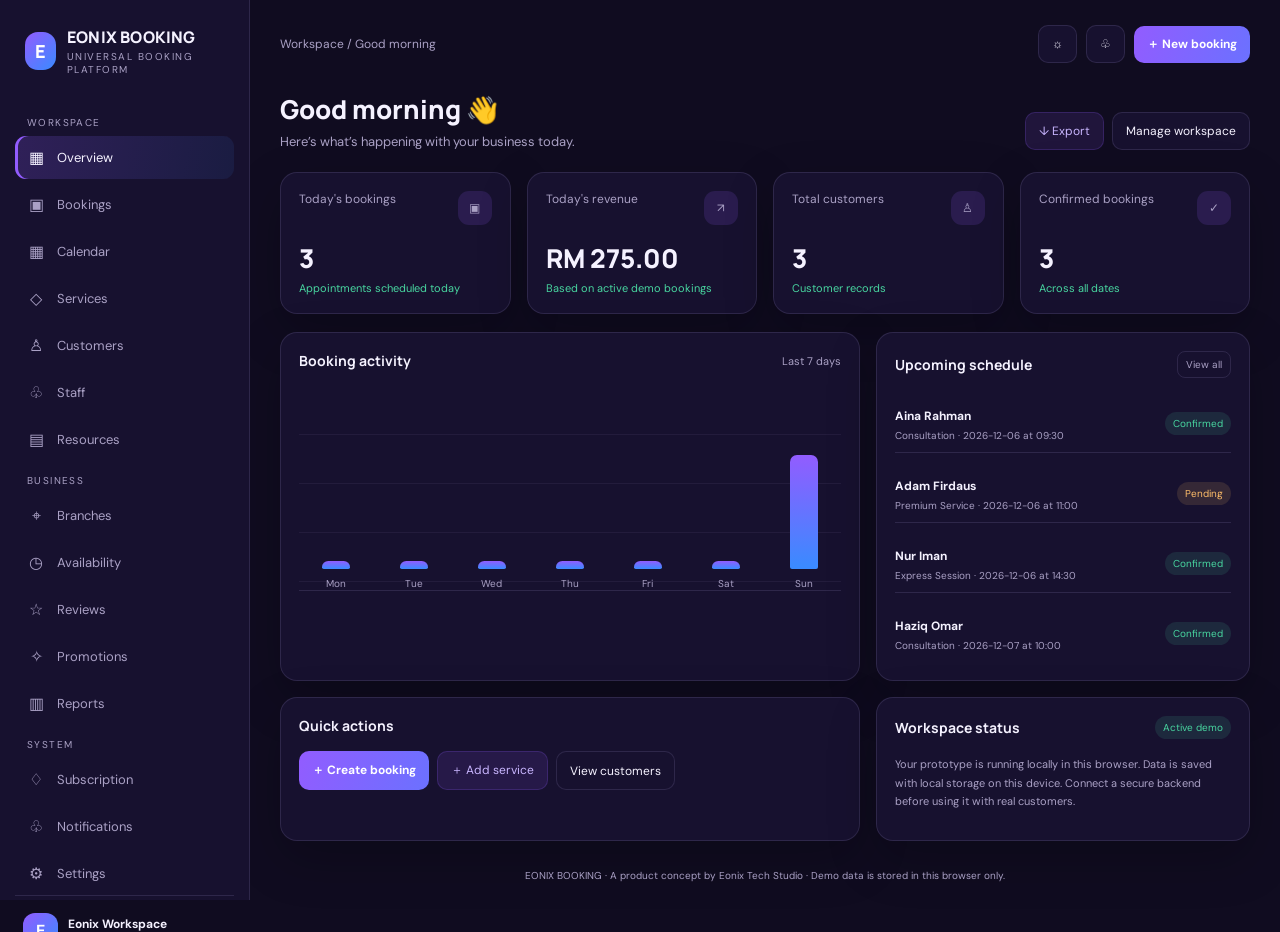
==== index.html @ 18294374 "Add files via upload" ====
<!DOCTYPE html>
<html lang="en" data-theme="dark">
<head>
<meta charset="UTF-8">
<meta name="viewport" content="width=device-width, initial-scale=1.0">
<meta name="theme-color" content="#17112F">
<title>Eonix Booking — Universal Booking Platform</title>
<style>
@import url('https://fonts.googleapis.com/css2?family=DM+Sans:wght@400;500;600;700&family=Manrope:wght@400;500;600;700;800&display=swap');
:root{--bg:#100c20;--panel:#17112f;--panel2:#211943;--surface:#281f49;--text:#f5f2ff;--muted:#aaa1c5;--line:rgba(201,182,255,.13);--purple:#925cff;--blue:#398bff;--lav:#c9b6ff;--green:#48d6a0;--orange:#ffbd69;--red:#ff718b;--shadow:0 18px 50px rgba(0,0,0,.22)}
[data-theme=light]{--bg:#f5f3fb;--panel:#fff;--panel2:#f2effb;--surface:#ebe6f8;--text:#21183d;--muted:#776e91;--line:rgba(57,39,100,.12);--shadow:0 15px 40px rgba(45,30,90,.08)}
*{box-sizing:border-box}body{margin:0;background:var(--bg);color:var(--text);font-family:'DM Sans',sans-serif;min-height:100vh}button,input,select,textarea{font:inherit}button{cursor:pointer}.app{display:flex;min-height:100vh}.sidebar{width:250px;background:var(--panel);border-right:1px solid var(--line);padding:22px 15px;position:fixed;inset:0 auto 0 0;z-index:5;display:flex;flex-direction:column;transition:.25s}.brand{display:flex;align-items:center;gap:11px;padding:4px 10px 27px}.brand-mark{width:38px;height:38px;border-radius:13px;background:linear-gradient(135deg,var(--purple),var(--blue));display:grid;place-items:center;color:white;font:800 18px Manrope}.brand strong{font:800 16px Manrope;letter-spacing:.2px}.brand small{display:block;color:var(--muted);font-size:10px;letter-spacing:1.5px;margin-top:2px}.nav-label{font-size:10px;color:var(--muted);letter-spacing:1.4px;padding:13px 12px 7px;text-transform:uppercase}.nav{display:grid;gap:4px}.nav button{border:0;background:transparent;color:var(--muted);padding:11px 12px;border-radius:11px;text-align:left;display:flex;align-items:center;gap:12px;font-size:13px;transition:.2s}.nav button:hover,.nav button.active{background:linear-gradient(100deg,rgba(146,92,255,.2),rgba(57,139,255,.09));color:var(--text)}.nav button.active{box-shadow:inset 3px 0 var(--purple)}.ico{width:18px;text-align:center;font-size:16px}.side-bottom{margin-top:auto}.profile{border-top:1px solid var(--line);padding:16px 8px 0;display:flex;align-items:center;gap:10px}.avatar{width:35px;height:35px;border-radius:12px;background:linear-gradient(135deg,#925cff,#398bff);display:grid;place-items:center;color:white;font-weight:700}.profile b{font-size:12px}.profile small{display:block;color:var(--muted);font-size:10px;margin-top:3px}.main{margin-left:250px;width:calc(100% - 250px);padding:25px 30px 50px;max-width:1700px}.topbar{display:flex;justify-content:space-between;align-items:center;margin-bottom:28px;gap:14px}.crumb{color:var(--muted);font-size:12px}.top-actions{display:flex;gap:9px;align-items:center}.icon-btn,.btn{border:1px solid var(--line);background:var(--panel);color:var(--text);border-radius:10px;padding:10px 13px;font-size:12px}.btn.primary{background:linear-gradient(110deg,var(--purple),#6b71ff);border:0;color:white;font-weight:700}.btn.soft{background:rgba(146,92,255,.12);color:var(--lav);border-color:rgba(146,92,255,.2)}.btn.danger{color:var(--red)}.mobile-menu{display:none}.page-head{display:flex;justify-content:space-between;align-items:flex-end;margin-bottom:22px;gap:16px}.page-head h1{font:800 26px Manrope;margin:0 0 6px}.page-head p{color:var(--muted);font-size:13px;margin:0}.head-actions{display:flex;gap:8px;flex-wrap:wrap}.grid{display:grid;gap:16px}.stats{grid-template-columns:repeat(4,minmax(0,1fr));margin-bottom:18px}.card{background:var(--panel);border:1px solid var(--line);border-radius:17px;padding:18px;box-shadow:var(--shadow)}.stat-top{display:flex;justify-content:space-between;color:var(--muted);font-size:12px}.stat-icon{width:34px;height:34px;border-radius:11px;background:rgba(146,92,255,.15);display:grid;place-items:center}.stat-value{font:800 26px Manrope;margin:15px 0 5px}.stat-foot{font-size:11px;color:var(--green)}.cols{grid-template-columns:1.55fr 1fr}.card-title{display:flex;justify-content:space-between;align-items:center;margin-bottom:16px}.card-title h3{font:700 14px Manrope;margin:0}.muted{color:var(--muted)}.small{font-size:11px}.chart{height:205px;display:flex;align-items:end;gap:12px;padding:12px 4px 0;border-bottom:1px solid var(--line);background:repeating-linear-gradient(to bottom,transparent 0,transparent 48px,var(--line) 49px)}.bar-wrap{height:100%;flex:1;display:flex;flex-direction:column;justify-content:end;align-items:center;gap:8px}.bar{width:min(28px,70%);border-radius:7px 7px 2px 2px;background:linear-gradient(180deg,var(--purple),var(--blue));min-height:5px}.bar-wrap span{font-size:10px;color:var(--muted)}.list{display:grid;gap:11px}.list-row{display:flex;align-items:center;justify-content:space-between;gap:10px;padding:10px 0;border-bottom:1px solid var(--line)}.list-row:last-child{border:0}.list-row b{font-size:12px}.list-row small{display:block;color:var(--muted);font-size:10px;margin-top:4px}.status{font-size:10px;padding:5px 8px;border-radius:20px;background:rgba(72,214,160,.12);color:var(--green);white-space:nowrap}.status.pending{background:rgba(255,189,105,.13);color:var(--orange)}.status.cancelled{background:rgba(255,113,139,.12);color:var(--red)}.toolbar{display:flex;gap:9px;flex-wrap:wrap;margin-bottom:15px}.field{background:var(--panel);border:1px solid var(--line);color:var(--text);border-radius:10px;padding:10px 12px;outline:none;min-width:140px;font-size:12px}.field:focus{border-color:var(--purple)}.table-wrap{overflow:auto}.table{width:100%;border-collapse:collapse;min-width:650px}.table th{text-align:left;color:var(--muted);font-size:10px;text-transform:uppercase;letter-spacing:1px;padding:12px;border-bottom:1px solid var(--line)}.table td{padding:14px 12px;border-bottom:1px solid var(--line);font-size:12px}.table tr:last-child td{border:0}.table .person{display:flex;align-items:center;gap:9px}.mini-avatar{width:29px;height:29px;border-radius:10px;background:var(--surface);display:grid;place-items:center;font-size:11px}.actions{display:flex;gap:6px}.action{border:1px solid var(--line);background:transparent;color:var(--muted);border-radius:8px;padding:6px 8px;font-size:10px}.empty{text-align:center;padding:38px;color:var(--muted);font-size:13px}.cards-3{grid-template-columns:repeat(3,minmax(0,1fr))}.service-card h3{font:700 14px Manrope;margin:12px 0 6px}.service-card p{color:var(--muted);font-size:11px;line-height:1.6}.service-icon{width:43px;height:43px;border-radius:13px;background:rgba(146,92,255,.15);display:grid;place-items:center;font-size:20px}.price{font:800 20px Manrope;margin-top:12px}.modal-backdrop{position:fixed;inset:0;background:rgba(5,3,15,.68);z-index:20;display:none;place-items:center;padding:18px}.modal-backdrop.show{display:grid}.modal{background:var(--panel);border:1px solid var(--line);border-radius:18px;padding:22px;width:min(500px,100%);max-height:90vh;overflow:auto;box-shadow:var(--shadow)}.modal-head{display:flex;justify-content:space-between;align-items:center;margin-bottom:18px}.modal-head h2{font:800 18px Manrope;margin:0}.form-grid{display:grid;grid-template-columns:1fr 1fr;gap:12px}.form-group{display:grid;gap:6px}.form-group.full{grid-column:1/-1}.form-group label{font-size:11px;color:var(--muted)}.form-group .field{width:100%}.modal-actions{display:flex;justify-content:flex-end;gap:8px;margin-top:18px}.toast{position:fixed;right:22px;bottom:22px;background:var(--panel2);border:1px solid var(--line);padding:13px 17px;border-radius:12px;box-shadow:var(--shadow);font-size:12px;z-index:40;display:none}.toast.show{display:block;animation:pop .2s}@keyframes pop{from{transform:translateY(8px);opacity:0}to{transform:none;opacity:1}}.calendar{display:grid;grid-template-columns:repeat(7,1fr);gap:7px}.day{background:var(--panel2);border:1px solid var(--line);border-radius:10px;min-height:78px;padding:8px;font-size:11px}.day.today{border-color:var(--purple)}.day small{display:block;color:var(--muted);margin-top:9px}.pill{font-size:10px;padding:4px 7px;border-radius:6px;background:rgba(57,139,255,.15);color:#78b3ff}.settings-row{display:flex;justify-content:space-between;align-items:center;padding:15px 0;border-bottom:1px solid var(--line);gap:15px}.settings-row b{font-size:12px}.settings-row p{font-size:11px;color:var(--muted);margin:5px 0 0}.switch{appearance:none;width:38px;height:21px;background:var(--surface);border-radius:20px;position:relative;cursor:pointer}.switch:checked{background:var(--purple)}.switch:before{content:'';position:absolute;width:15px;height:15px;background:white;border-radius:50%;top:3px;left:3px;transition:.2s}.switch:checked:before{left:20px}.footer-note{font-size:10px;color:var(--muted);text-align:center;margin-top:28px}.mobile-nav{display:none}
@media(max-width:1050px){.stats{grid-template-columns:repeat(2,1fr)}.cols{grid-template-columns:1fr}.cards-3{grid-template-columns:repeat(2,1fr)}}
@media(max-width:720px){.sidebar{transform:translateX(-100%);width:260px}.sidebar.open{transform:translateX(0);box-shadow:20px 0 50px rgba(0,0,0,.3)}.main{margin:0;width:100%;padding:17px 15px 85px}.mobile-menu{display:inline-flex}.topbar{margin-bottom:22px}.page-head{align-items:flex-start;flex-direction:column}.page-head h1{font-size:23px}.stats{gap:10px}.card{padding:14px;border-radius:14px}.stat-value{font-size:22px}.cards-3{grid-template-columns:1fr}.top-actions .hide-mobile{display:none}.mobile-nav{display:flex;position:fixed;bottom:0;left:0;right:0;background:var(--panel);border-top:1px solid var(--line);z-index:8;justify-content:space-around;padding:8px 4px calc(8px + env(safe-area-inset-bottom))}.mobile-nav button{border:0;background:transparent;color:var(--muted);font-size:9px;display:grid;gap:4px;justify-items:center}.mobile-nav button span{font-size:17px}.form-grid{grid-template-columns:1fr}.form-group.full{grid-column:auto}.calendar{gap:4px}.day{min-height:62px;padding:5px;font-size:10px}.day small{font-size:8px}.toolbar .field{flex:1;min-width:110px}}
</style>
</head>
<body>
<div class="app">
<aside class="sidebar" id="sidebar">
  <div class="brand"><div class="brand-mark">E</div><div><strong>EONIX BOOKING</strong><small>UNIVERSAL BOOKING PLATFORM</small></div></div>
  <div class="nav-label">Workspace</div>
  <nav class="nav" id="mainNav">
    <button class="active" data-page="overview"><span class="ico">▦</span>Overview</button>
    <button data-page="bookings"><span class="ico">▣</span>Bookings</button>
    <button data-page="calendar"><span class="ico">▦</span>Calendar</button>
    <button data-page="services"><span class="ico">◇</span>Services</button>
    <button data-page="customers"><span class="ico">♙</span>Customers</button>
    <button data-page="staff"><span class="ico">♧</span>Staff</button>
    <button data-page="resources"><span class="ico">▤</span>Resources</button>
  </nav>
  <div class="nav-label">Business</div>
  <nav class="nav">
    <button data-page="branches"><span class="ico">⌖</span>Branches</button>
    <button data-page="availability"><span class="ico">◷</span>Availability</button>
    <button data-page="reviews"><span class="ico">☆</span>Reviews</button>
    <button data-page="promotions"><span class="ico">✧</span>Promotions</button>
    <button data-page="reports"><span class="ico">▥</span>Reports</button>
  </nav>
  <div class="nav-label">System</div>
  <nav class="nav">
    <button data-page="subscription"><span class="ico">♢</span>Subscription</button>
    <button data-page="notifications"><span class="ico">♧</span>Notifications</button>
    <button data-page="settings"><span class="ico">⚙</span>Settings</button>
  </nav>
  <div class="side-bottom"><div class="profile"><div class="avatar">E</div><div><b id="profileName">Eonix Workspace</b><small>Business administrator</small></div></div></div>
</aside>
<main class="main">
  <header class="topbar"><div style="display:flex;align-items:center;gap:12px"><button class="icon-btn mobile-menu" id="menuBtn">☰</button><div class="crumb">Workspace / <span id="crumbPage">Overview</span></div></div><div class="top-actions"><button class="icon-btn hide-mobile" id="themeBtn" title="Switch theme">☼</button><button class="icon-btn hide-mobile" onclick="navigate('notifications')">♧</button><button class="btn primary" onclick="openBookingModal()">＋ New booking</button></div></header>
  <section class="page-head"><div><h1 id="pageTitle">Good morning 👋</h1><p id="pageSubtitle">Here’s what’s happening with your business today.</p></div><div class="head-actions"><button class="btn soft" onclick="exportBookings()">↓ Export</button><button class="btn" onclick="navigate('settings')">Manage workspace</button></div></section>
  <div id="pageContent"></div>
  <div class="footer-note">EONIX BOOKING · A product concept by Eonix Tech Studio · Demo data is stored in this browser only.</div>
</main>
</div>
<div class="mobile-nav"><button onclick="navigate('overview')"><span>▦</span>Home</button><button onclick="navigate('bookings')"><span>▣</span>Bookings</button><button onclick="openBookingModal()"><span>＋</span>New</button><button onclick="navigate('calendar')"><span>▦</span>Calendar</button><button onclick="navigate('settings')"><span>⚙</span>Settings</button></div>
<div class="modal-backdrop" id="modalBackdrop"><div class="modal"><div class="modal-head"><h2 id="modalTitle">New booking</h2><button class="icon-btn" onclick="closeModal()">✕</button></div><form id="bookingForm"><div class="form-grid">
<div class="form-group"><label>Customer name</label><input class="field" id="fCustomer" required placeholder="e.g. Aina Rahman"></div>
<div class="form-group"><label>Phone number</label><input class="field" id="fPhone" placeholder="+60 12..."></div>
<div class="form-group"><label>Service</label><select class="field" id="fService"></select></div>
<div class="form-group"><label>Staff member</label><select class="field" id="fStaff"></select></div>
<div class="form-group"><label>Date</label><input class="field" id="fDate" type="date" required></div>
<div class="form-group"><label>Time</label><input class="field" id="fTime" type="time" required></div>
<div class="form-group full"><label>Notes</label><textarea class="field" id="fNotes" rows="3" placeholder="Additional notes (optional)"></textarea></div>
</div><div class="modal-actions"><button type="button" class="btn" onclick="closeModal()">Cancel</button><button class="btn primary" type="submit">Save booking</button></div></form></div></div>
<div class="toast" id="toast"></div>
<script>
const $=s=>document.querySelector(s), $$=s=>[...document.querySelectorAll(s)];
const today=new Date(); const iso=d=>{let x=new Date(d);return `${x.getFullYear()}-${String(x.getMonth()+1).padStart(2,'0')}-${String(x.getDate()).padStart(2,'0')}`};
const seed={
 services:[{id:1,name:'Consultation',category:'Professional',duration:30,price:80,icon:'✦',description:'One-to-one consultation session.'},{id:2,name:'Premium Service',category:'General',duration:60,price:150,icon:'◇',description:'A complete premium service session.'},{id:3,name:'Express Session',category:'General',duration:20,price:45,icon:'⚡',description:'A quick and convenient session.'}],
 staff:[{id:1,name:'Aiman Hakim',role:'Senior specialist'},{id:2,name:'Sarah Lee',role:'Service specialist'},{id:3,name:'Daniel Tan',role:'Consultant'}],
 customers:[{id:1,name:'Aina Rahman',phone:'+60 12-345 6789',visits:5},{id:2,name:'Adam Firdaus',phone:'+60 13-222 1111',visits:3},{id:3,name:'Nur Iman',phone:'+60 11-888 2222',visits:2}],
 bookings:[
 {id:1001,customer:'Aina Rahman',phone:'+60 12-345 6789',service:'Consultation',staff:'Aiman Hakim',date:iso(today),time:'09:30',status:'Confirmed',price:80,notes:''},
 {id:1002,customer:'Adam Firdaus',phone:'+60 13-222 1111',service:'Premium Service',staff:'Sarah Lee',date:iso(today),time:'11:00',status:'Pending',price:150,notes:''},
 {id:1003,customer:'Nur Iman',phone:'+60 11-888 2222',service:'Express Session',staff:'Daniel Tan',date:iso(today),time:'14:30',status:'Confirmed',price:45,notes:''},
 {id:1004,customer:'Haziq Omar',phone:'+60 17-333 9090',service:'Consultation',staff:'Aiman Hakim',date:iso(new Date(today.getTime()+86400000)),time:'10:00',status:'Confirmed',price:80,notes:''}
 ]
};
let data;try{data=JSON.parse(localStorage.getItem('eonix_booking_demo'))||seed}catch(e){data=seed}
function save(){localStorage.setItem('eonix_booking_demo',JSON.stringify(data))}
let currentPage='overview';
const titles={overview:['Good morning 👋','Here’s what’s happening with your business today.'],bookings:['Bookings','Manage and track all customer appointments.'],calendar:['Calendar','See your schedule at a glance.'],services:['Services','Manage the services customers can book.'],customers:['Customers','Keep track of your customer relationships.'],staff:['Staff','Manage your team and service assignments.'],resources:['Resources','Manage rooms, equipment and bookable resources.'],branches:['Branches','Manage your business locations.'],availability:['Availability','Set your operating hours and booking rules.'],reviews:['Reviews','Monitor customer feedback and ratings.'],promotions:['Promotions','Create offers to encourage more bookings.'],reports:['Reports','Understand your business performance.'],subscription:['Subscription','Manage your Eonix Booking plan.'],notifications:['Notifications','Stay up to date with workspace activity.'],settings:['Settings','Configure your workspace preferences.']};
function money(n){return 'RM '+Number(n||0).toFixed(2)}
function badge(s){return `<span class="status ${s==='Pending'?'pending':s==='Cancelled'?'cancelled':''}">${s}</span>`}
function navigate(page){currentPage=page;$$('#mainNav button').forEach(b=>b.classList.toggle('active',b.dataset.page===page));$('#sidebar').classList.remove('open');render()}
$('#mainNav').addEventListener('click',e=>{let b=e.target.closest('[data-page]');if(b)navigate(b.dataset.page)});
$('#menuBtn').onclick=()=>$('#sidebar').classList.toggle('open');
$('#themeBtn').onclick=()=>{let t=document.documentElement.dataset.theme==='dark'?'light':'dark';document.documentElement.dataset.theme=t;localStorage.setItem('eonix_theme',t)};
document.documentElement.dataset.theme=localStorage.getItem('eonix_theme')||'dark';
function render(){let [title,sub]=titles[currentPage];$('#pageTitle').textContent=title;$('#pageSubtitle').textContent=sub;$('#crumbPage').textContent=title.replace(' 👋','');let fn=views[currentPage]||views.overview;$('#pageContent').innerHTML=fn()}
function overview(){let todayBookings=data.bookings.filter(b=>b.date===iso(today));let revenue=todayBookings.filter(b=>b.status!=='Cancelled').reduce((a,b)=>a+b.price,0);let confirmed=data.bookings.filter(b=>b.status==='Confirmed').length;return `
<div class="grid stats">
<div class="card"><div class="stat-top"><span>Today's bookings</span><span class="stat-icon">▣</span></div><div class="stat-value">${todayBookings.length}</div><div class="stat-foot">Appointments scheduled today</div></div>
<div class="card"><div class="stat-top"><span>Today's revenue</span><span class="stat-icon">↗</span></div><div class="stat-value">${money(revenue)}</div><div class="stat-foot">Based on active demo bookings</div></div>
<div class="card"><div class="stat-top"><span>Total customers</span><span class="stat-icon">♙</span></div><div class="stat-value">${data.customers.length}</div><div class="stat-foot">Customer records</div></div>
<div class="card"><div class="stat-top"><span>Confirmed bookings</span><span class="stat-icon">✓</span></div><div class="stat-value">${confirmed}</div><div class="stat-foot">Across all dates</div></div></div>
<div class="grid cols"><div class="card"><div class="card-title"><h3>Booking activity</h3><span class="muted small">Last 7 days</span></div><div class="chart">${Array.from({length:7},(_,i)=>{let d=new Date(today);d.setDate(d.getDate()-6+i);let n=data.bookings.filter(b=>b.date===iso(d)).length;return `<div class="bar-wrap"><div class="bar" style="height:${Math.max(8,n*38)}px"></div><span>${d.toLocaleDateString('en',{weekday:'short'})}</span></div>`}).join('')}</div></div>
<div class="card"><div class="card-title"><h3>Upcoming schedule</h3><button class="action" onclick="navigate('bookings')">View all</button></div><div class="list">${data.bookings.filter(b=>b.status!=='Cancelled').sort((a,b)=>(a.date+a.time).localeCompare(b.date+b.time)).slice(0,5).map(b=>`<div class="list-row"><div><b>${b.customer}</b><small>${b.service} · ${b.date} at ${b.time}</small></div>${badge(b.status)}</div>`).join('')||'<div class="empty">No upcoming bookings</div>'}</div></div></div>
<div class="grid cols" style="margin-top:16px"><div class="card"><div class="card-title"><h3>Quick actions</h3></div><div class="head-actions"><button class="btn primary" onclick="openBookingModal()">＋ Create booking</button><button class="btn soft" onclick="navigate('services')">＋ Add service</button><button class="btn" onclick="navigate('customers')">View customers</button></div></div><div class="card"><div class="card-title"><h3>Workspace status</h3><span class="status">Active demo</span></div><p class="muted small" style="line-height:1.7">Your prototype is running locally in this browser. Data is saved with local storage on this device. Connect a secure backend before using it with real customers.</p></div></div>`}
function bookingsView(){return `<div class="toolbar"><input class="field" id="bookingSearch" placeholder="Search customer or service..." oninput="filterBookings()"><select class="field" id="statusFilter" onchange="filterBookings()"><option value="">All statuses</option><option>Confirmed</option><option>Pending</option><option>Cancelled</option></select><input class="field" id="dateFilter" type="date" onchange="filterBookings()"></div><div class="card"><div class="table-wrap"><table class="table"><thead><tr><th>Customer</th><th>Service</th><th>Date & time</th><th>Staff</th><th>Amount</th><th>Status</th><th>Actions</th></tr></thead><tbody id="bookingRows">${bookingRows(data.bookings)}</tbody></table></div></div>`}
function bookingRows(rows){return rows.map(b=>`<tr><td><div class="person"><div class="mini-avatar">${b.customer.split(' ').map(x=>x[0]).slice(0,2).join('')}</div><div><b>${b.customer}</b><div class="muted small">${b.phone||'—'}</div></div></div></td><td>${b.service}</td><td>${b.date}<div class="muted small">${b.time}</div></td><td>${b.staff}</td><td>${money(b.price)}</td><td>${badge(b.status)}</td><td><div class="actions"><button class="action" onclick="changeStatus(${b.id},'Confirmed')">Confirm</button><button class="action" onclick="changeStatus(${b.id},'Cancelled')">Cancel</button></div></td></tr>`).join('')||'<tr><td colspan="7" class="empty">No bookings found.</td></tr>'}
function filterBookings(){let q=($('#bookingSearch')?.value||'').toLowerCase(),s=$('#statusFilter')?.value||'',d=$('#dateFilter')?.value||'';let rows=data.bookings.filter(b=>(b.customer+' '+b.service+' '+b.phone).toLowerCase().includes(q)&&(!s||b.status===s)&&(!d||b.date===d));$('#bookingRows').innerHTML=bookingRows(rows)}
function changeStatus(id,status){let b=data.bookings.find(x=>x.id===id);if(!b)return;b.status=status;save();render();toast('Booking updated: '+status)}
function calendarView(){let start=new Date(today.getFullYear(),today.getMonth(),1),days=new Date(today.getFullYear(),today.getMonth()+1,0).getDate(),offset=start.getDay();let cells=Array.from({length:offset},()=>'<div></div>');for(let i=1;i<=days;i++){let d=new Date(today.getFullYear(),today.getMonth(),i),count=data.bookings.filter(b=>b.date===iso(d)).length;cells.push(`<div class="day ${i===today.getDate()?'today':''}"><b>${i}</b>${count?`<small>${count} booking${count>1?'s':''}</small>`:''}</div>`)}return `<div class="card"><div class="card-title"><h3>${today.toLocaleDateString('en',{month:'long',year:'numeric'})}</h3><span class="muted small">Monthly view</span></div><div class="calendar">${['Sun','Mon','Tue','Wed','Thu','Fri','Sat'].map(x=>`<div class="muted small" style="padding:7px">${x}</div>`).join('')}${cells.join('')}</div></div><div class="card" style="margin-top:16px"><div class="card-title"><h3>Today's appointments</h3><button class="btn primary" onclick="openBookingModal()">＋ New booking</button></div>${data.bookings.filter(b=>b.date===iso(today)).map(b=>`<div class="list-row"><div><b>${b.time} · ${b.customer}</b><small>${b.service} with ${b.staff}</small></div>${badge(b.status)}</div>`).join('')||'<div class="empty">No appointments today.</div>'}</div>`}
function servicesView(){return `<div class="head-actions" style="margin-bottom:15px"><button class="btn primary" onclick="addService()">＋ Add service</button></div><div class="grid cards-3">${data.services.map(s=>`<div class="card service-card"><div class="service-icon">${s.icon||'◇'}</div><h3>${s.name}</h3><span class="pill">${s.category}</span><p>${s.description||'Service available for booking.'}<br>${s.duration} minutes</p><div class="price">${money(s.price)}</div><div class="head-actions" style="margin-top:14px"><button class="action" onclick="editService(${s.id})">Edit</button><button class="action" onclick="deleteService(${s.id})">Delete</button></div></div>`).join('')}</div>`}
function customersView(){return `<div class="toolbar"><input class="field" id="customerSearch" placeholder="Search customers..." oninput="filterCustomers()"><button class="btn primary" onclick="addCustomer()">＋ Add customer</button></div><div class="card table-wrap"><table class="table"><thead><tr><th>Customer</th><th>Phone</th><th>Total visits</th><th>Last activity</th></tr></thead><tbody id="customerRows">${customerRows(data.customers)}</tbody></table></div>`}
function customerRows(rows){return rows.map(c=>`<tr><td><div class="person"><div class="mini-avatar">${c.name.split(' ').map(x=>x[0]).slice(0,2).join('')}</div><b>${c.name}</b></div></td><td>${c.phone||'—'}</td><td>${c.visits||0}</td><td class="muted">Customer record</td></tr>`).join('')||'<tr><td colspan="4" class="empty">No customers found.</td></tr>'}
function filterCustomers(){let q=$('#customerSearch').value.toLowerCase();$('#customerRows').innerHTML=customerRows(data.customers.filter(c=>(c.name+' '+c.phone).toLowerCase().includes(q)))}
function staffView(){return `<div class="head-actions" style="margin-bottom:15px"><button class="btn primary" onclick="addStaff()">＋ Add staff</button></div><div class="grid cards-3">${data.staff.map(s=>`<div class="card"><div class="person"><div class="avatar">${s.name.split(' ').map(x=>x[0]).slice(0,2).join('')}</div><div><b>${s.name}</b><small class="muted" style="display:block;margin-top:4px">${s.role}</small></div></div><div class="list-row" style="margin-top:15px"><span class="muted small">Assigned bookings</span><b>${data.bookings.filter(b=>b.staff===s.name).length}</b></div><button class="action" onclick="removeStaff(${s.id})">Remove staff</button></div>`).join('')}</div>`}
function genericCard(icon,title,desc,action='Coming soon'){return `<div class="card"><div class="service-icon">${icon}</div><h3 style="font:700 14px Manrope">${title}</h3><p class="muted small" style="line-height:1.7">${desc}</p><span class="pill">${action}</span></div>`}
function resourcesView(){return `<div class="grid cards-3">${genericCard('▤','Rooms','Manage rooms and spaces that can be reserved.')}${genericCard('⚙','Equipment','Track shared equipment and resources.')}${genericCard('⌖','Resource allocation','Assign resources to bookings.')}</div>`}
function branchesView(){return `<div class="grid cards-3">${genericCard('⌖','Main branch','Set your primary business location.','Default location')}${genericCard('＋','Add a branch','Create additional business locations.','Workspace setup')}</div>`}
function availabilityView(){return `<div class="card"><div class="card-title"><h3>Weekly operating hours</h3><button class="btn primary" onclick="toast('Availability saved in this demo.')">Save changes</button></div>${['Monday','Tuesday','Wednesday','Thursday','Friday','Saturday','Sunday'].map((d,i)=>`<div class="settings-row"><div><b>${d}</b><p>${i===0||i===6?'Closed':'Operating hours'}</p></div><div style="display:flex;gap:7px;align-items:center"><input type="time" class="field" value="09:00" ${i===0||i===6?'disabled':''}><span class="muted">to</span><input type="time" class="field" value="18:00" ${i===0||i===6?'disabled':''}></div></div>`).join('')}</div>`}
function reviewsView(){return `<div class="grid cards-3">${genericCard('☆','Customer feedback','Review collection and public display can be connected after backend setup.')}${genericCard('↗','Rating insights','Understand customer satisfaction trends.')}${genericCard('✉','Review requests','Invite customers to share feedback after appointments.')}</div>`}
function promotionsView(){return `<div class="grid cards-3">${genericCard('✧','Discount codes','Create campaign codes and booking discounts.')}${genericCard('🎁','Special offers','Schedule promotions for selected services.')}${genericCard('◷','Campaign schedule','Set campaign start and end dates.')}</div><div class="card" style="margin-top:16px"><p class="muted small">Promotion creation is a planned module in this frontend prototype.</p></div>`}
function reportsView(){let total=data.bookings.filter(b=>b.status!=='Cancelled').reduce((a,b)=>a+b.price,0);return `<div class="grid stats"><div class="card"><div class="stat-top">Gross booking value</div><div class="stat-value">${money(total)}</div></div><div class="card"><div class="stat-top">All bookings</div><div class="stat-value">${data.bookings.length}</div></div><div class="card"><div class="stat-top">Services</div><div class="stat-value">${data.services.length}</div></div><div class="card"><div class="stat-top">Team members</div><div class="stat-value">${data.staff.length}</div></div></div><div class="card"><h3 class="card-title">Booking report</h3><p class="muted small">This report is calculated from demo records stored in this browser. Export bookings to download a CSV file.</p><button class="btn primary" onclick="exportBookings()">↓ Export booking CSV</button></div>`}
function subscriptionView(){return `<div class="grid cards-3"><div class="card"><span class="pill">CURRENT DEMO</span><h2 style="font:800 24px Manrope">Starter</h2><p class="muted small">Prototype workspace plan</p><div class="price">RM 0.00</div><p class="muted small">No payment is collected in this prototype.</p></div>${genericCard('✦','Professional','Future plan for growing businesses.')}${genericCard('♢','Enterprise','Advanced multi-branch management.')}</div>`}
function notificationsView(){return `<div class="card"><div class="list-row"><div><b>Welcome to Eonix Booking</b><small>Your workspace demo is ready to explore.</small></div><span class="status">New</span></div><div class="list-row"><div><b>Sample booking records loaded</b><small>These records are examples and can be edited.</small></div><span class="muted small">System</span></div></div>`}
function settingsView(){return `<div class="card"><div class="card-title"><h3>Workspace settings</h3><button class="btn primary" onclick="saveSettings()">Save settings</button></div><div class="form-grid"><div class="form-group"><label>Business / workspace name</label><input id="workspaceName" class="field" value="${$('#profileName').textContent}"></div><div class="form-group"><label>Business category</label><select class="field"><option>General services</option><option>Beauty & wellness</option><option>Healthcare</option><option>Education</option><option>Automotive</option><option>Sports & recreation</option><option>Events</option><option>Professional services</option><option>Other</option></select></div><div class="form-group"><label>Contact email</label><input class="field" placeholder="hello@yourbusiness.com"></div><div class="form-group"><label>Contact phone</label><input class="field" placeholder="+60"></div></div><div class="settings-row"><div><b>Dark / light appearance</b><p>Change the workspace appearance.</p></div><input type="checkbox" class="switch" id="themeSwitch" ${document.documentElement.dataset.theme==='dark'?'checked':''} onchange="document.documentElement.dataset.theme=this.checked?'dark':'light';localStorage.setItem('eonix_theme',document.documentElement.dataset.theme)"></div><div class="settings-row"><div><b>Demo data</b><p>Reset the sample workspace data in this browser.</p></div><button class="btn danger" onclick="resetDemo()">Reset demo</button></div><p class="muted small" style="line-height:1.7;margin-top:18px">Security note: this prototype has no user authentication, server-side validation, payment processing, or database. Do not enter real customer or confidential information.</p></div>`}
const views={overview,bookings:bookingsView,calendar:calendarView,services:servicesView,customers:customersView,staff:staffView,resources:resourcesView,branches:branchesView,availability:availabilityView,reviews:reviewsView,promotions:promotionsView,reports:reportsView,subscription:subscriptionView,notifications:notificationsView,settings:settingsView};
function openBookingModal(){if(!data.services.length){toast('Add a service first.');return}$('#fService').innerHTML=data.services.map(s=>`<option value="${s.id}">${s.name} — ${money(s.price)}</option>`).join('');$('#fStaff').innerHTML=data.staff.map(s=>`<option>${s.name}</option>`).join('');$('#fDate').value=iso(today);$('#fTime').value='10:00';$('#bookingForm').reset();$('#fDate').value=iso(today);$('#fTime').value='10:00';$('#modalBackdrop').classList.add('show')}
function closeModal(){$('#modalBackdrop').classList.remove('show')}
$('#bookingForm').addEventListener('submit',e=>{e.preventDefault();let service=data.services.find(s=>s.id===Number($('#fService').value));let name=$('#fCustomer').value.trim();let phone=$('#fPhone').value.trim();let c=data.customers.find(x=>x.name.toLowerCase()===name.toLowerCase());if(!c){data.customers.push({id:Date.now(),name,phone,visits:0})}let b={id:Date.now(),customer:name,phone,service:service.name,staff:$('#fStaff').value,date:$('#fDate').value,time:$('#fTime').value,status:'Pending',price:service.price,notes:$('#fNotes').value};data.bookings.push(b);save();closeModal();navigate('bookings');toast('New booking created')});
function addService(){let name=prompt('Service name?');if(!name)return;let price=Number(prompt('Price (RM)?','50'));if(!Number.isFinite(price)||price<0){toast('Invalid price');return}data.services.push({id:Date.now(),name,category:'General',duration:30,price,icon:'◇',description:'New service'});save();render();toast('Service added')}
function editService(id){let s=data.services.find(x=>x.id===id);let name=prompt('Service name',s.name);if(name===null)return;let price=Number(prompt('Price (RM)',s.price));if(!Number.isFinite(price)||price<0)return;s.name=name;s.price=price;save();render();toast('Service updated')}
function deleteService(id){if(!confirm('Delete this service?'))return;data.services=data.services.filter(x=>x.id!==id);save();render();toast('Service deleted')}
function addCustomer(){let name=prompt('Customer name?');if(!name)return;let phone=prompt('Phone number?','')||'';data.customers.push({id:Date.now(),name,phone,visits:0});save();render();toast('Customer added')}
function addStaff(){let name=prompt('Staff name?');if(!name)return;let role=prompt('Staff role?','Team member')||'Team member';data.staff.push({id:Date.now(),name,role});save();render();toast('Staff added')}
function removeStaff(id){if(!confirm('Remove this staff member?'))return;data.staff=data.staff.filter(x=>x.id!==id);save();render();toast('Staff removed')}
function saveSettings(){let n=$('#workspaceName').value.trim();if(n){$('#profileName').textContent=n;localStorage.setItem('eonix_workspace_name',n)}toast('Workspace settings saved')}
function resetDemo(){if(!confirm('Reset all demo data in this browser?'))return;data=JSON.parse(JSON.stringify(seed));save();localStorage.removeItem('eonix_workspace_name');$('#profileName').textContent='Eonix Workspace';render();toast('Demo data reset')}
function exportBookings(){let cols=['id','customer','phone','service','staff','date','time','status','price','notes'];let csv=[cols.join(','),...data.bookings.map(b=>cols.map(k=>'"'+String(b[k]??'').replaceAll('"','""')+'"').join(','))].join('\n');let blob=new Blob([csv],{type:'text/csv;charset=utf-8;'});let a=document.createElement('a');a.href=URL.createObjectURL(blob);a.download='eonix-bookings.csv';a.click();URL.revokeObjectURL(a.href);toast('CSV export created')}
let toastTimer;function toast(msg){let t=$('#toast');t.textContent=msg;t.classList.add('show');clearTimeout(toastTimer);toastTimer=setTimeout(()=>t.classList.remove('show'),2600)}
let savedName=localStorage.getItem('eonix_workspace_name');if(savedName)$('#profileName').textContent=savedName;
render();
</script>
</body>
</html>
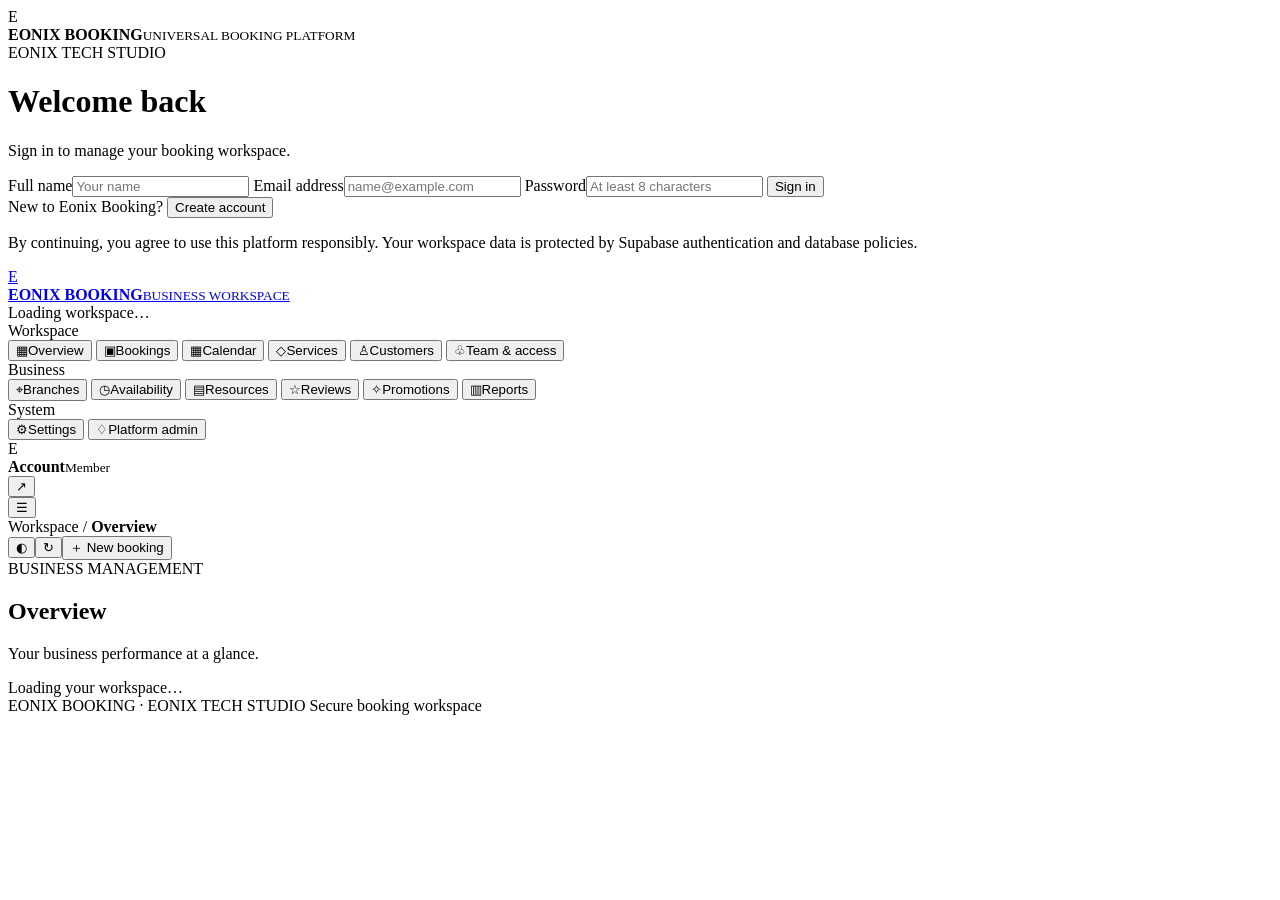
==== commit d5c7ea8e: "Add files via upload" ====
--- a/index.html
+++ b/index.html
@@ -1,138 +1,81 @@
-<!DOCTYPE html>
+<!doctype html>
 <html lang="en" data-theme="dark">
 <head>
-<meta charset="UTF-8">
-<meta name="viewport" content="width=device-width, initial-scale=1.0">
-<meta name="theme-color" content="#17112F">
-<title>Eonix Booking — Universal Booking Platform</title>
-<style>
-@import url('https://fonts.googleapis.com/css2?family=DM+Sans:wght@400;500;600;700&family=Manrope:wght@400;500;600;700;800&display=swap');
-:root{--bg:#100c20;--panel:#17112f;--panel2:#211943;--surface:#281f49;--text:#f5f2ff;--muted:#aaa1c5;--line:rgba(201,182,255,.13);--purple:#925cff;--blue:#398bff;--lav:#c9b6ff;--green:#48d6a0;--orange:#ffbd69;--red:#ff718b;--shadow:0 18px 50px rgba(0,0,0,.22)}
-[data-theme=light]{--bg:#f5f3fb;--panel:#fff;--panel2:#f2effb;--surface:#ebe6f8;--text:#21183d;--muted:#776e91;--line:rgba(57,39,100,.12);--shadow:0 15px 40px rgba(45,30,90,.08)}
-*{box-sizing:border-box}body{margin:0;background:var(--bg);color:var(--text);font-family:'DM Sans',sans-serif;min-height:100vh}button,input,select,textarea{font:inherit}button{cursor:pointer}.app{display:flex;min-height:100vh}.sidebar{width:250px;background:var(--panel);border-right:1px solid var(--line);padding:22px 15px;position:fixed;inset:0 auto 0 0;z-index:5;display:flex;flex-direction:column;transition:.25s}.brand{display:flex;align-items:center;gap:11px;padding:4px 10px 27px}.brand-mark{width:38px;height:38px;border-radius:13px;background:linear-gradient(135deg,var(--purple),var(--blue));display:grid;place-items:center;color:white;font:800 18px Manrope}.brand strong{font:800 16px Manrope;letter-spacing:.2px}.brand small{display:block;color:var(--muted);font-size:10px;letter-spacing:1.5px;margin-top:2px}.nav-label{font-size:10px;color:var(--muted);letter-spacing:1.4px;padding:13px 12px 7px;text-transform:uppercase}.nav{display:grid;gap:4px}.nav button{border:0;background:transparent;color:var(--muted);padding:11px 12px;border-radius:11px;text-align:left;display:flex;align-items:center;gap:12px;font-size:13px;transition:.2s}.nav button:hover,.nav button.active{background:linear-gradient(100deg,rgba(146,92,255,.2),rgba(57,139,255,.09));color:var(--text)}.nav button.active{box-shadow:inset 3px 0 var(--purple)}.ico{width:18px;text-align:center;font-size:16px}.side-bottom{margin-top:auto}.profile{border-top:1px solid var(--line);padding:16px 8px 0;display:flex;align-items:center;gap:10px}.avatar{width:35px;height:35px;border-radius:12px;background:linear-gradient(135deg,#925cff,#398bff);display:grid;place-items:center;color:white;font-weight:700}.profile b{font-size:12px}.profile small{display:block;color:var(--muted);font-size:10px;margin-top:3px}.main{margin-left:250px;width:calc(100% - 250px);padding:25px 30px 50px;max-width:1700px}.topbar{display:flex;justify-content:space-between;align-items:center;margin-bottom:28px;gap:14px}.crumb{color:var(--muted);font-size:12px}.top-actions{display:flex;gap:9px;align-items:center}.icon-btn,.btn{border:1px solid var(--line);background:var(--panel);color:var(--text);border-radius:10px;padding:10px 13px;font-size:12px}.btn.primary{background:linear-gradient(110deg,var(--purple),#6b71ff);border:0;color:white;font-weight:700}.btn.soft{background:rgba(146,92,255,.12);color:var(--lav);border-color:rgba(146,92,255,.2)}.btn.danger{color:var(--red)}.mobile-menu{display:none}.page-head{display:flex;justify-content:space-between;align-items:flex-end;margin-bottom:22px;gap:16px}.page-head h1{font:800 26px Manrope;margin:0 0 6px}.page-head p{color:var(--muted);font-size:13px;margin:0}.head-actions{display:flex;gap:8px;flex-wrap:wrap}.grid{display:grid;gap:16px}.stats{grid-template-columns:repeat(4,minmax(0,1fr));margin-bottom:18px}.card{background:var(--panel);border:1px solid var(--line);border-radius:17px;padding:18px;box-shadow:var(--shadow)}.stat-top{display:flex;justify-content:space-between;color:var(--muted);font-size:12px}.stat-icon{width:34px;height:34px;border-radius:11px;background:rgba(146,92,255,.15);display:grid;place-items:center}.stat-value{font:800 26px Manrope;margin:15px 0 5px}.stat-foot{font-size:11px;color:var(--green)}.cols{grid-template-columns:1.55fr 1fr}.card-title{display:flex;justify-content:space-between;align-items:center;margin-bottom:16px}.card-title h3{font:700 14px Manrope;margin:0}.muted{color:var(--muted)}.small{font-size:11px}.chart{height:205px;display:flex;align-items:end;gap:12px;padding:12px 4px 0;border-bottom:1px solid var(--line);background:repeating-linear-gradient(to bottom,transparent 0,transparent 48px,var(--line) 49px)}.bar-wrap{height:100%;flex:1;display:flex;flex-direction:column;justify-content:end;align-items:center;gap:8px}.bar{width:min(28px,70%);border-radius:7px 7px 2px 2px;background:linear-gradient(180deg,var(--purple),var(--blue));min-height:5px}.bar-wrap span{font-size:10px;color:var(--muted)}.list{display:grid;gap:11px}.list-row{display:flex;align-items:center;justify-content:space-between;gap:10px;padding:10px 0;border-bottom:1px solid var(--line)}.list-row:last-child{border:0}.list-row b{font-size:12px}.list-row small{display:block;color:var(--muted);font-size:10px;margin-top:4px}.status{font-size:10px;padding:5px 8px;border-radius:20px;background:rgba(72,214,160,.12);color:var(--green);white-space:nowrap}.status.pending{background:rgba(255,189,105,.13);color:var(--orange)}.status.cancelled{background:rgba(255,113,139,.12);color:var(--red)}.toolbar{display:flex;gap:9px;flex-wrap:wrap;margin-bottom:15px}.field{background:var(--panel);border:1px solid var(--line);color:var(--text);border-radius:10px;padding:10px 12px;outline:none;min-width:140px;font-size:12px}.field:focus{border-color:var(--purple)}.table-wrap{overflow:auto}.table{width:100%;border-collapse:collapse;min-width:650px}.table th{text-align:left;color:var(--muted);font-size:10px;text-transform:uppercase;letter-spacing:1px;padding:12px;border-bottom:1px solid var(--line)}.table td{padding:14px 12px;border-bottom:1px solid var(--line);font-size:12px}.table tr:last-child td{border:0}.table .person{display:flex;align-items:center;gap:9px}.mini-avatar{width:29px;height:29px;border-radius:10px;background:var(--surface);display:grid;place-items:center;font-size:11px}.actions{display:flex;gap:6px}.action{border:1px solid var(--line);background:transparent;color:var(--muted);border-radius:8px;padding:6px 8px;font-size:10px}.empty{text-align:center;padding:38px;color:var(--muted);font-size:13px}.cards-3{grid-template-columns:repeat(3,minmax(0,1fr))}.service-card h3{font:700 14px Manrope;margin:12px 0 6px}.service-card p{color:var(--muted);font-size:11px;line-height:1.6}.service-icon{width:43px;height:43px;border-radius:13px;background:rgba(146,92,255,.15);display:grid;place-items:center;font-size:20px}.price{font:800 20px Manrope;margin-top:12px}.modal-backdrop{position:fixed;inset:0;background:rgba(5,3,15,.68);z-index:20;display:none;place-items:center;padding:18px}.modal-backdrop.show{display:grid}.modal{background:var(--panel);border:1px solid var(--line);border-radius:18px;padding:22px;width:min(500px,100%);max-height:90vh;overflow:auto;box-shadow:var(--shadow)}.modal-head{display:flex;justify-content:space-between;align-items:center;margin-bottom:18px}.modal-head h2{font:800 18px Manrope;margin:0}.form-grid{display:grid;grid-template-columns:1fr 1fr;gap:12px}.form-group{display:grid;gap:6px}.form-group.full{grid-column:1/-1}.form-group label{font-size:11px;color:var(--muted)}.form-group .field{width:100%}.modal-actions{display:flex;justify-content:flex-end;gap:8px;margin-top:18px}.toast{position:fixed;right:22px;bottom:22px;background:var(--panel2);border:1px solid var(--line);padding:13px 17px;border-radius:12px;box-shadow:var(--shadow);font-size:12px;z-index:40;display:none}.toast.show{display:block;animation:pop .2s}@keyframes pop{from{transform:translateY(8px);opacity:0}to{transform:none;opacity:1}}.calendar{display:grid;grid-template-columns:repeat(7,1fr);gap:7px}.day{background:var(--panel2);border:1px solid var(--line);border-radius:10px;min-height:78px;padding:8px;font-size:11px}.day.today{border-color:var(--purple)}.day small{display:block;color:var(--muted);margin-top:9px}.pill{font-size:10px;padding:4px 7px;border-radius:6px;background:rgba(57,139,255,.15);color:#78b3ff}.settings-row{display:flex;justify-content:space-between;align-items:center;padding:15px 0;border-bottom:1px solid var(--line);gap:15px}.settings-row b{font-size:12px}.settings-row p{font-size:11px;color:var(--muted);margin:5px 0 0}.switch{appearance:none;width:38px;height:21px;background:var(--surface);border-radius:20px;position:relative;cursor:pointer}.switch:checked{background:var(--purple)}.switch:before{content:'';position:absolute;width:15px;height:15px;background:white;border-radius:50%;top:3px;left:3px;transition:.2s}.switch:checked:before{left:20px}.footer-note{font-size:10px;color:var(--muted);text-align:center;margin-top:28px}.mobile-nav{display:none}
-@media(max-width:1050px){.stats{grid-template-columns:repeat(2,1fr)}.cols{grid-template-columns:1fr}.cards-3{grid-template-columns:repeat(2,1fr)}}
-@media(max-width:720px){.sidebar{transform:translateX(-100%);width:260px}.sidebar.open{transform:translateX(0);box-shadow:20px 0 50px rgba(0,0,0,.3)}.main{margin:0;width:100%;padding:17px 15px 85px}.mobile-menu{display:inline-flex}.topbar{margin-bottom:22px}.page-head{align-items:flex-start;flex-direction:column}.page-head h1{font-size:23px}.stats{gap:10px}.card{padding:14px;border-radius:14px}.stat-value{font-size:22px}.cards-3{grid-template-columns:1fr}.top-actions .hide-mobile{display:none}.mobile-nav{display:flex;position:fixed;bottom:0;left:0;right:0;background:var(--panel);border-top:1px solid var(--line);z-index:8;justify-content:space-around;padding:8px 4px calc(8px + env(safe-area-inset-bottom))}.mobile-nav button{border:0;background:transparent;color:var(--muted);font-size:9px;display:grid;gap:4px;justify-items:center}.mobile-nav button span{font-size:17px}.form-grid{grid-template-columns:1fr}.form-group.full{grid-column:auto}.calendar{gap:4px}.day{min-height:62px;padding:5px;font-size:10px}.day small{font-size:8px}.toolbar .field{flex:1;min-width:110px}}
-</style>
+  <meta charset="utf-8">
+  <meta name="viewport" content="width=device-width,initial-scale=1">
+  <meta name="theme-color" content="#17112F">
+  <meta name="description" content="Eonix Booking — universal business booking platform.">
+  <title>Eonix Booking | Eonix Tech Studio</title>
+  <link rel="preconnect" href="https://fonts.googleapis.com">
+  <link rel="preconnect" href="https://fonts.gstatic.com" crossorigin>
+  <link href="https://fonts.googleapis.com/css2?family=DM+Sans:wght@400;500;600;700&family=Manrope:wght@500;600;700;800&display=swap" rel="stylesheet">
+  <link rel="stylesheet" href="assets/css/styles.css">
 </head>
 <body>
-<div class="app">
-<aside class="sidebar" id="sidebar">
-  <div class="brand"><div class="brand-mark">E</div><div><strong>EONIX BOOKING</strong><small>UNIVERSAL BOOKING PLATFORM</small></div></div>
-  <div class="nav-label">Workspace</div>
-  <nav class="nav" id="mainNav">
-    <button class="active" data-page="overview"><span class="ico">▦</span>Overview</button>
-    <button data-page="bookings"><span class="ico">▣</span>Bookings</button>
-    <button data-page="calendar"><span class="ico">▦</span>Calendar</button>
-    <button data-page="services"><span class="ico">◇</span>Services</button>
-    <button data-page="customers"><span class="ico">♙</span>Customers</button>
-    <button data-page="staff"><span class="ico">♧</span>Staff</button>
-    <button data-page="resources"><span class="ico">▤</span>Resources</button>
-  </nav>
-  <div class="nav-label">Business</div>
-  <nav class="nav">
-    <button data-page="branches"><span class="ico">⌖</span>Branches</button>
-    <button data-page="availability"><span class="ico">◷</span>Availability</button>
-    <button data-page="reviews"><span class="ico">☆</span>Reviews</button>
-    <button data-page="promotions"><span class="ico">✧</span>Promotions</button>
-    <button data-page="reports"><span class="ico">▥</span>Reports</button>
-  </nav>
-  <div class="nav-label">System</div>
-  <nav class="nav">
-    <button data-page="subscription"><span class="ico">♢</span>Subscription</button>
-    <button data-page="notifications"><span class="ico">♧</span>Notifications</button>
-    <button data-page="settings"><span class="ico">⚙</span>Settings</button>
-  </nav>
-  <div class="side-bottom"><div class="profile"><div class="avatar">E</div><div><b id="profileName">Eonix Workspace</b><small>Business administrator</small></div></div></div>
-</aside>
-<main class="main">
-  <header class="topbar"><div style="display:flex;align-items:center;gap:12px"><button class="icon-btn mobile-menu" id="menuBtn">☰</button><div class="crumb">Workspace / <span id="crumbPage">Overview</span></div></div><div class="top-actions"><button class="icon-btn hide-mobile" id="themeBtn" title="Switch theme">☼</button><button class="icon-btn hide-mobile" onclick="navigate('notifications')">♧</button><button class="btn primary" onclick="openBookingModal()">＋ New booking</button></div></header>
-  <section class="page-head"><div><h1 id="pageTitle">Good morning 👋</h1><p id="pageSubtitle">Here’s what’s happening with your business today.</p></div><div class="head-actions"><button class="btn soft" onclick="exportBookings()">↓ Export</button><button class="btn" onclick="navigate('settings')">Manage workspace</button></div></section>
-  <div id="pageContent"></div>
-  <div class="footer-note">EONIX BOOKING · A product concept by Eonix Tech Studio · Demo data is stored in this browser only.</div>
-</main>
-</div>
-<div class="mobile-nav"><button onclick="navigate('overview')"><span>▦</span>Home</button><button onclick="navigate('bookings')"><span>▣</span>Bookings</button><button onclick="openBookingModal()"><span>＋</span>New</button><button onclick="navigate('calendar')"><span>▦</span>Calendar</button><button onclick="navigate('settings')"><span>⚙</span>Settings</button></div>
-<div class="modal-backdrop" id="modalBackdrop"><div class="modal"><div class="modal-head"><h2 id="modalTitle">New booking</h2><button class="icon-btn" onclick="closeModal()">✕</button></div><form id="bookingForm"><div class="form-grid">
-<div class="form-group"><label>Customer name</label><input class="field" id="fCustomer" required placeholder="e.g. Aina Rahman"></div>
-<div class="form-group"><label>Phone number</label><input class="field" id="fPhone" placeholder="+60 12..."></div>
-<div class="form-group"><label>Service</label><select class="field" id="fService"></select></div>
-<div class="form-group"><label>Staff member</label><select class="field" id="fStaff"></select></div>
-<div class="form-group"><label>Date</label><input class="field" id="fDate" type="date" required></div>
-<div class="form-group"><label>Time</label><input class="field" id="fTime" type="time" required></div>
-<div class="form-group full"><label>Notes</label><textarea class="field" id="fNotes" rows="3" placeholder="Additional notes (optional)"></textarea></div>
-</div><div class="modal-actions"><button type="button" class="btn" onclick="closeModal()">Cancel</button><button class="btn primary" type="submit">Save booking</button></div></form></div></div>
-<div class="toast" id="toast"></div>
-<script>
-const $=s=>document.querySelector(s), $$=s=>[...document.querySelectorAll(s)];
-const today=new Date(); const iso=d=>{let x=new Date(d);return `${x.getFullYear()}-${String(x.getMonth()+1).padStart(2,'0')}-${String(x.getDate()).padStart(2,'0')}`};
-const seed={
- services:[{id:1,name:'Consultation',category:'Professional',duration:30,price:80,icon:'✦',description:'One-to-one consultation session.'},{id:2,name:'Premium Service',category:'General',duration:60,price:150,icon:'◇',description:'A complete premium service session.'},{id:3,name:'Express Session',category:'General',duration:20,price:45,icon:'⚡',description:'A quick and convenient session.'}],
- staff:[{id:1,name:'Aiman Hakim',role:'Senior specialist'},{id:2,name:'Sarah Lee',role:'Service specialist'},{id:3,name:'Daniel Tan',role:'Consultant'}],
- customers:[{id:1,name:'Aina Rahman',phone:'+60 12-345 6789',visits:5},{id:2,name:'Adam Firdaus',phone:'+60 13-222 1111',visits:3},{id:3,name:'Nur Iman',phone:'+60 11-888 2222',visits:2}],
- bookings:[
- {id:1001,customer:'Aina Rahman',phone:'+60 12-345 6789',service:'Consultation',staff:'Aiman Hakim',date:iso(today),time:'09:30',status:'Confirmed',price:80,notes:''},
- {id:1002,customer:'Adam Firdaus',phone:'+60 13-222 1111',service:'Premium Service',staff:'Sarah Lee',date:iso(today),time:'11:00',status:'Pending',price:150,notes:''},
- {id:1003,customer:'Nur Iman',phone:'+60 11-888 2222',service:'Express Session',staff:'Daniel Tan',date:iso(today),time:'14:30',status:'Confirmed',price:45,notes:''},
- {id:1004,customer:'Haziq Omar',phone:'+60 17-333 9090',service:'Consultation',staff:'Aiman Hakim',date:iso(new Date(today.getTime()+86400000)),time:'10:00',status:'Confirmed',price:80,notes:''}
- ]
-};
-let data;try{data=JSON.parse(localStorage.getItem('eonix_booking_demo'))||seed}catch(e){data=seed}
-function save(){localStorage.setItem('eonix_booking_demo',JSON.stringify(data))}
-let currentPage='overview';
-const titles={overview:['Good morning 👋','Here’s what’s happening with your business today.'],bookings:['Bookings','Manage and track all customer appointments.'],calendar:['Calendar','See your schedule at a glance.'],services:['Services','Manage the services customers can book.'],customers:['Customers','Keep track of your customer relationships.'],staff:['Staff','Manage your team and service assignments.'],resources:['Resources','Manage rooms, equipment and bookable resources.'],branches:['Branches','Manage your business locations.'],availability:['Availability','Set your operating hours and booking rules.'],reviews:['Reviews','Monitor customer feedback and ratings.'],promotions:['Promotions','Create offers to encourage more bookings.'],reports:['Reports','Understand your business performance.'],subscription:['Subscription','Manage your Eonix Booking plan.'],notifications:['Notifications','Stay up to date with workspace activity.'],settings:['Settings','Configure your workspace preferences.']};
-function money(n){return 'RM '+Number(n||0).toFixed(2)}
-function badge(s){return `<span class="status ${s==='Pending'?'pending':s==='Cancelled'?'cancelled':''}">${s}</span>`}
-function navigate(page){currentPage=page;$$('#mainNav button').forEach(b=>b.classList.toggle('active',b.dataset.page===page));$('#sidebar').classList.remove('open');render()}
-$('#mainNav').addEventListener('click',e=>{let b=e.target.closest('[data-page]');if(b)navigate(b.dataset.page)});
-$('#menuBtn').onclick=()=>$('#sidebar').classList.toggle('open');
-$('#themeBtn').onclick=()=>{let t=document.documentElement.dataset.theme==='dark'?'light':'dark';document.documentElement.dataset.theme=t;localStorage.setItem('eonix_theme',t)};
-document.documentElement.dataset.theme=localStorage.getItem('eonix_theme')||'dark';
-function render(){let [title,sub]=titles[currentPage];$('#pageTitle').textContent=title;$('#pageSubtitle').textContent=sub;$('#crumbPage').textContent=title.replace(' 👋','');let fn=views[currentPage]||views.overview;$('#pageContent').innerHTML=fn()}
-function overview(){let todayBookings=data.bookings.filter(b=>b.date===iso(today));let revenue=todayBookings.filter(b=>b.status!=='Cancelled').reduce((a,b)=>a+b.price,0);let confirmed=data.bookings.filter(b=>b.status==='Confirmed').length;return `
-<div class="grid stats">
-<div class="card"><div class="stat-top"><span>Today's bookings</span><span class="stat-icon">▣</span></div><div class="stat-value">${todayBookings.length}</div><div class="stat-foot">Appointments scheduled today</div></div>
-<div class="card"><div class="stat-top"><span>Today's revenue</span><span class="stat-icon">↗</span></div><div class="stat-value">${money(revenue)}</div><div class="stat-foot">Based on active demo bookings</div></div>
-<div class="card"><div class="stat-top"><span>Total customers</span><span class="stat-icon">♙</span></div><div class="stat-value">${data.customers.length}</div><div class="stat-foot">Customer records</div></div>
-<div class="card"><div class="stat-top"><span>Confirmed bookings</span><span class="stat-icon">✓</span></div><div class="stat-value">${confirmed}</div><div class="stat-foot">Across all dates</div></div></div>
-<div class="grid cols"><div class="card"><div class="card-title"><h3>Booking activity</h3><span class="muted small">Last 7 days</span></div><div class="chart">${Array.from({length:7},(_,i)=>{let d=new Date(today);d.setDate(d.getDate()-6+i);let n=data.bookings.filter(b=>b.date===iso(d)).length;return `<div class="bar-wrap"><div class="bar" style="height:${Math.max(8,n*38)}px"></div><span>${d.toLocaleDateString('en',{weekday:'short'})}</span></div>`}).join('')}</div></div>
-<div class="card"><div class="card-title"><h3>Upcoming schedule</h3><button class="action" onclick="navigate('bookings')">View all</button></div><div class="list">${data.bookings.filter(b=>b.status!=='Cancelled').sort((a,b)=>(a.date+a.time).localeCompare(b.date+b.time)).slice(0,5).map(b=>`<div class="list-row"><div><b>${b.customer}</b><small>${b.service} · ${b.date} at ${b.time}</small></div>${badge(b.status)}</div>`).join('')||'<div class="empty">No upcoming bookings</div>'}</div></div></div>
-<div class="grid cols" style="margin-top:16px"><div class="card"><div class="card-title"><h3>Quick actions</h3></div><div class="head-actions"><button class="btn primary" onclick="openBookingModal()">＋ Create booking</button><button class="btn soft" onclick="navigate('services')">＋ Add service</button><button class="btn" onclick="navigate('customers')">View customers</button></div></div><div class="card"><div class="card-title"><h3>Workspace status</h3><span class="status">Active demo</span></div><p class="muted small" style="line-height:1.7">Your prototype is running locally in this browser. Data is saved with local storage on this device. Connect a secure backend before using it with real customers.</p></div></div>`}
-function bookingsView(){return `<div class="toolbar"><input class="field" id="bookingSearch" placeholder="Search customer or service..." oninput="filterBookings()"><select class="field" id="statusFilter" onchange="filterBookings()"><option value="">All statuses</option><option>Confirmed</option><option>Pending</option><option>Cancelled</option></select><input class="field" id="dateFilter" type="date" onchange="filterBookings()"></div><div class="card"><div class="table-wrap"><table class="table"><thead><tr><th>Customer</th><th>Service</th><th>Date & time</th><th>Staff</th><th>Amount</th><th>Status</th><th>Actions</th></tr></thead><tbody id="bookingRows">${bookingRows(data.bookings)}</tbody></table></div></div>`}
-function bookingRows(rows){return rows.map(b=>`<tr><td><div class="person"><div class="mini-avatar">${b.customer.split(' ').map(x=>x[0]).slice(0,2).join('')}</div><div><b>${b.customer}</b><div class="muted small">${b.phone||'—'}</div></div></div></td><td>${b.service}</td><td>${b.date}<div class="muted small">${b.time}</div></td><td>${b.staff}</td><td>${money(b.price)}</td><td>${badge(b.status)}</td><td><div class="actions"><button class="action" onclick="changeStatus(${b.id},'Confirmed')">Confirm</button><button class="action" onclick="changeStatus(${b.id},'Cancelled')">Cancel</button></div></td></tr>`).join('')||'<tr><td colspan="7" class="empty">No bookings found.</td></tr>'}
-function filterBookings(){let q=($('#bookingSearch')?.value||'').toLowerCase(),s=$('#statusFilter')?.value||'',d=$('#dateFilter')?.value||'';let rows=data.bookings.filter(b=>(b.customer+' '+b.service+' '+b.phone).toLowerCase().includes(q)&&(!s||b.status===s)&&(!d||b.date===d));$('#bookingRows').innerHTML=bookingRows(rows)}
-function changeStatus(id,status){let b=data.bookings.find(x=>x.id===id);if(!b)return;b.status=status;save();render();toast('Booking updated: '+status)}
-function calendarView(){let start=new Date(today.getFullYear(),today.getMonth(),1),days=new Date(today.getFullYear(),today.getMonth()+1,0).getDate(),offset=start.getDay();let cells=Array.from({length:offset},()=>'<div></div>');for(let i=1;i<=days;i++){let d=new Date(today.getFullYear(),today.getMonth(),i),count=data.bookings.filter(b=>b.date===iso(d)).length;cells.push(`<div class="day ${i===today.getDate()?'today':''}"><b>${i}</b>${count?`<small>${count} booking${count>1?'s':''}</small>`:''}</div>`)}return `<div class="card"><div class="card-title"><h3>${today.toLocaleDateString('en',{month:'long',year:'numeric'})}</h3><span class="muted small">Monthly view</span></div><div class="calendar">${['Sun','Mon','Tue','Wed','Thu','Fri','Sat'].map(x=>`<div class="muted small" style="padding:7px">${x}</div>`).join('')}${cells.join('')}</div></div><div class="card" style="margin-top:16px"><div class="card-title"><h3>Today's appointments</h3><button class="btn primary" onclick="openBookingModal()">＋ New booking</button></div>${data.bookings.filter(b=>b.date===iso(today)).map(b=>`<div class="list-row"><div><b>${b.time} · ${b.customer}</b><small>${b.service} with ${b.staff}</small></div>${badge(b.status)}</div>`).join('')||'<div class="empty">No appointments today.</div>'}</div>`}
-function servicesView(){return `<div class="head-actions" style="margin-bottom:15px"><button class="btn primary" onclick="addService()">＋ Add service</button></div><div class="grid cards-3">${data.services.map(s=>`<div class="card service-card"><div class="service-icon">${s.icon||'◇'}</div><h3>${s.name}</h3><span class="pill">${s.category}</span><p>${s.description||'Service available for booking.'}<br>${s.duration} minutes</p><div class="price">${money(s.price)}</div><div class="head-actions" style="margin-top:14px"><button class="action" onclick="editService(${s.id})">Edit</button><button class="action" onclick="deleteService(${s.id})">Delete</button></div></div>`).join('')}</div>`}
-function customersView(){return `<div class="toolbar"><input class="field" id="customerSearch" placeholder="Search customers..." oninput="filterCustomers()"><button class="btn primary" onclick="addCustomer()">＋ Add customer</button></div><div class="card table-wrap"><table class="table"><thead><tr><th>Customer</th><th>Phone</th><th>Total visits</th><th>Last activity</th></tr></thead><tbody id="customerRows">${customerRows(data.customers)}</tbody></table></div>`}
-function customerRows(rows){return rows.map(c=>`<tr><td><div class="person"><div class="mini-avatar">${c.name.split(' ').map(x=>x[0]).slice(0,2).join('')}</div><b>${c.name}</b></div></td><td>${c.phone||'—'}</td><td>${c.visits||0}</td><td class="muted">Customer record</td></tr>`).join('')||'<tr><td colspan="4" class="empty">No customers found.</td></tr>'}
-function filterCustomers(){let q=$('#customerSearch').value.toLowerCase();$('#customerRows').innerHTML=customerRows(data.customers.filter(c=>(c.name+' '+c.phone).toLowerCase().includes(q)))}
-function staffView(){return `<div class="head-actions" style="margin-bottom:15px"><button class="btn primary" onclick="addStaff()">＋ Add staff</button></div><div class="grid cards-3">${data.staff.map(s=>`<div class="card"><div class="person"><div class="avatar">${s.name.split(' ').map(x=>x[0]).slice(0,2).join('')}</div><div><b>${s.name}</b><small class="muted" style="display:block;margin-top:4px">${s.role}</small></div></div><div class="list-row" style="margin-top:15px"><span class="muted small">Assigned bookings</span><b>${data.bookings.filter(b=>b.staff===s.name).length}</b></div><button class="action" onclick="removeStaff(${s.id})">Remove staff</button></div>`).join('')}</div>`}
-function genericCard(icon,title,desc,action='Coming soon'){return `<div class="card"><div class="service-icon">${icon}</div><h3 style="font:700 14px Manrope">${title}</h3><p class="muted small" style="line-height:1.7">${desc}</p><span class="pill">${action}</span></div>`}
-function resourcesView(){return `<div class="grid cards-3">${genericCard('▤','Rooms','Manage rooms and spaces that can be reserved.')}${genericCard('⚙','Equipment','Track shared equipment and resources.')}${genericCard('⌖','Resource allocation','Assign resources to bookings.')}</div>`}
-function branchesView(){return `<div class="grid cards-3">${genericCard('⌖','Main branch','Set your primary business location.','Default location')}${genericCard('＋','Add a branch','Create additional business locations.','Workspace setup')}</div>`}
-function availabilityView(){return `<div class="card"><div class="card-title"><h3>Weekly operating hours</h3><button class="btn primary" onclick="toast('Availability saved in this demo.')">Save changes</button></div>${['Monday','Tuesday','Wednesday','Thursday','Friday','Saturday','Sunday'].map((d,i)=>`<div class="settings-row"><div><b>${d}</b><p>${i===0||i===6?'Closed':'Operating hours'}</p></div><div style="display:flex;gap:7px;align-items:center"><input type="time" class="field" value="09:00" ${i===0||i===6?'disabled':''}><span class="muted">to</span><input type="time" class="field" value="18:00" ${i===0||i===6?'disabled':''}></div></div>`).join('')}</div>`}
-function reviewsView(){return `<div class="grid cards-3">${genericCard('☆','Customer feedback','Review collection and public display can be connected after backend setup.')}${genericCard('↗','Rating insights','Understand customer satisfaction trends.')}${genericCard('✉','Review requests','Invite customers to share feedback after appointments.')}</div>`}
-function promotionsView(){return `<div class="grid cards-3">${genericCard('✧','Discount codes','Create campaign codes and booking discounts.')}${genericCard('🎁','Special offers','Schedule promotions for selected services.')}${genericCard('◷','Campaign schedule','Set campaign start and end dates.')}</div><div class="card" style="margin-top:16px"><p class="muted small">Promotion creation is a planned module in this frontend prototype.</p></div>`}
-function reportsView(){let total=data.bookings.filter(b=>b.status!=='Cancelled').reduce((a,b)=>a+b.price,0);return `<div class="grid stats"><div class="card"><div class="stat-top">Gross booking value</div><div class="stat-value">${money(total)}</div></div><div class="card"><div class="stat-top">All bookings</div><div class="stat-value">${data.bookings.length}</div></div><div class="card"><div class="stat-top">Services</div><div class="stat-value">${data.services.length}</div></div><div class="card"><div class="stat-top">Team members</div><div class="stat-value">${data.staff.length}</div></div></div><div class="card"><h3 class="card-title">Booking report</h3><p class="muted small">This report is calculated from demo records stored in this browser. Export bookings to download a CSV file.</p><button class="btn primary" onclick="exportBookings()">↓ Export booking CSV</button></div>`}
-function subscriptionView(){return `<div class="grid cards-3"><div class="card"><span class="pill">CURRENT DEMO</span><h2 style="font:800 24px Manrope">Starter</h2><p class="muted small">Prototype workspace plan</p><div class="price">RM 0.00</div><p class="muted small">No payment is collected in this prototype.</p></div>${genericCard('✦','Professional','Future plan for growing businesses.')}${genericCard('♢','Enterprise','Advanced multi-branch management.')}</div>`}
-function notificationsView(){return `<div class="card"><div class="list-row"><div><b>Welcome to Eonix Booking</b><small>Your workspace demo is ready to explore.</small></div><span class="status">New</span></div><div class="list-row"><div><b>Sample booking records loaded</b><small>These records are examples and can be edited.</small></div><span class="muted small">System</span></div></div>`}
-function settingsView(){return `<div class="card"><div class="card-title"><h3>Workspace settings</h3><button class="btn primary" onclick="saveSettings()">Save settings</button></div><div class="form-grid"><div class="form-group"><label>Business / workspace name</label><input id="workspaceName" class="field" value="${$('#profileName').textContent}"></div><div class="form-group"><label>Business category</label><select class="field"><option>General services</option><option>Beauty & wellness</option><option>Healthcare</option><option>Education</option><option>Automotive</option><option>Sports & recreation</option><option>Events</option><option>Professional services</option><option>Other</option></select></div><div class="form-group"><label>Contact email</label><input class="field" placeholder="hello@yourbusiness.com"></div><div class="form-group"><label>Contact phone</label><input class="field" placeholder="+60"></div></div><div class="settings-row"><div><b>Dark / light appearance</b><p>Change the workspace appearance.</p></div><input type="checkbox" class="switch" id="themeSwitch" ${document.documentElement.dataset.theme==='dark'?'checked':''} onchange="document.documentElement.dataset.theme=this.checked?'dark':'light';localStorage.setItem('eonix_theme',document.documentElement.dataset.theme)"></div><div class="settings-row"><div><b>Demo data</b><p>Reset the sample workspace data in this browser.</p></div><button class="btn danger" onclick="resetDemo()">Reset demo</button></div><p class="muted small" style="line-height:1.7;margin-top:18px">Security note: this prototype has no user authentication, server-side validation, payment processing, or database. Do not enter real customer or confidential information.</p></div>`}
-const views={overview,bookings:bookingsView,calendar:calendarView,services:servicesView,customers:customersView,staff:staffView,resources:resourcesView,branches:branchesView,availability:availabilityView,reviews:reviewsView,promotions:promotionsView,reports:reportsView,subscription:subscriptionView,notifications:notificationsView,settings:settingsView};
-function openBookingModal(){if(!data.services.length){toast('Add a service first.');return}$('#fService').innerHTML=data.services.map(s=>`<option value="${s.id}">${s.name} — ${money(s.price)}</option>`).join('');$('#fStaff').innerHTML=data.staff.map(s=>`<option>${s.name}</option>`).join('');$('#fDate').value=iso(today);$('#fTime').value='10:00';$('#bookingForm').reset();$('#fDate').value=iso(today);$('#fTime').value='10:00';$('#modalBackdrop').classList.add('show')}
-function closeModal(){$('#modalBackdrop').classList.remove('show')}
-$('#bookingForm').addEventListener('submit',e=>{e.preventDefault();let service=data.services.find(s=>s.id===Number($('#fService').value));let name=$('#fCustomer').value.trim();let phone=$('#fPhone').value.trim();let c=data.customers.find(x=>x.name.toLowerCase()===name.toLowerCase());if(!c){data.customers.push({id:Date.now(),name,phone,visits:0})}let b={id:Date.now(),customer:name,phone,service:service.name,staff:$('#fStaff').value,date:$('#fDate').value,time:$('#fTime').value,status:'Pending',price:service.price,notes:$('#fNotes').value};data.bookings.push(b);save();closeModal();navigate('bookings');toast('New booking created')});
-function addService(){let name=prompt('Service name?');if(!name)return;let price=Number(prompt('Price (RM)?','50'));if(!Number.isFinite(price)||price<0){toast('Invalid price');return}data.services.push({id:Date.now(),name,category:'General',duration:30,price,icon:'◇',description:'New service'});save();render();toast('Service added')}
-function editService(id){let s=data.services.find(x=>x.id===id);let name=prompt('Service name',s.name);if(name===null)return;let price=Number(prompt('Price (RM)',s.price));if(!Number.isFinite(price)||price<0)return;s.name=name;s.price=price;save();render();toast('Service updated')}
-function deleteService(id){if(!confirm('Delete this service?'))return;data.services=data.services.filter(x=>x.id!==id);save();render();toast('Service deleted')}
-function addCustomer(){let name=prompt('Customer name?');if(!name)return;let phone=prompt('Phone number?','')||'';data.customers.push({id:Date.now(),name,phone,visits:0});save();render();toast('Customer added')}
-function addStaff(){let name=prompt('Staff name?');if(!name)return;let role=prompt('Staff role?','Team member')||'Team member';data.staff.push({id:Date.now(),name,role});save();render();toast('Staff added')}
-function removeStaff(id){if(!confirm('Remove this staff member?'))return;data.staff=data.staff.filter(x=>x.id!==id);save();render();toast('Staff removed')}
-function saveSettings(){let n=$('#workspaceName').value.trim();if(n){$('#profileName').textContent=n;localStorage.setItem('eonix_workspace_name',n)}toast('Workspace settings saved')}
-function resetDemo(){if(!confirm('Reset all demo data in this browser?'))return;data=JSON.parse(JSON.stringify(seed));save();localStorage.removeItem('eonix_workspace_name');$('#profileName').textContent='Eonix Workspace';render();toast('Demo data reset')}
-function exportBookings(){let cols=['id','customer','phone','service','staff','date','time','status','price','notes'];let csv=[cols.join(','),...data.bookings.map(b=>cols.map(k=>'"'+String(b[k]??'').replaceAll('"','""')+'"').join(','))].join('\n');let blob=new Blob([csv],{type:'text/csv;charset=utf-8;'});let a=document.createElement('a');a.href=URL.createObjectURL(blob);a.download='eonix-bookings.csv';a.click();URL.revokeObjectURL(a.href);toast('CSV export created')}
-let toastTimer;function toast(msg){let t=$('#toast');t.textContent=msg;t.classList.add('show');clearTimeout(toastTimer);toastTimer=setTimeout(()=>t.classList.remove('show'),2600)}
-let savedName=localStorage.getItem('eonix_workspace_name');if(savedName)$('#profileName').textContent=savedName;
-render();
-</script>
+  <div id="authView" class="auth-shell">
+    <div class="auth-brand"><div class="brand-mark">E</div><div><b>EONIX BOOKING</b><small>UNIVERSAL BOOKING PLATFORM</small></div></div>
+    <div class="auth-card">
+      <div class="eyebrow">EONIX TECH STUDIO</div>
+      <h1 id="authTitle">Welcome back</h1>
+      <p id="authSubtitle">Sign in to manage your booking workspace.</p>
+      <form id="authForm">
+        <label id="nameField" class="hidden">Full name<input id="authName" autocomplete="name" placeholder="Your name"></label>
+        <label>Email address<input id="authEmail" type="email" required autocomplete="email" placeholder="name@example.com"></label>
+        <label>Password<input id="authPassword" type="password" required minlength="8" autocomplete="current-password" placeholder="At least 8 characters"></label>
+        <button class="btn primary full" id="authSubmit" type="submit">Sign in</button>
+      </form>
+      <div class="auth-switch"><span id="authSwitchText">New to Eonix Booking?</span> <button class="text-btn" id="authSwitch" type="button">Create account</button></div>
+      <div class="auth-message" id="authMessage" role="status"></div>
+      <p class="auth-foot">By continuing, you agree to use this platform responsibly. Your workspace data is protected by Supabase authentication and database policies.</p>
+    </div>
+  </div>
+
+  <div id="appView" class="app hidden">
+    <aside class="sidebar" id="sidebar">
+      <a class="brand" href="#"><div class="brand-mark">E</div><div><b>EONIX BOOKING</b><small>BUSINESS WORKSPACE</small></div></a>
+      <div class="workspace-switch"><span class="workspace-dot"></span><span id="workspaceName">Loading workspace…</span></div>
+      <div class="nav-label">Workspace</div>
+      <nav id="mainNav">
+        <button class="nav-item active" data-page="overview"><span>▦</span>Overview</button>
+        <button class="nav-item" data-page="bookings"><span>▣</span>Bookings</button>
+        <button class="nav-item" data-page="calendar"><span>▦</span>Calendar</button>
+        <button class="nav-item" data-page="services"><span>◇</span>Services</button>
+        <button class="nav-item" data-page="customers"><span>♙</span>Customers</button>
+        <button class="nav-item" data-page="team"><span>♧</span>Team & access</button>
+      </nav>
+      <div class="nav-label">Business</div>
+      <nav>
+        <button class="nav-item" data-page="branches"><span>⌖</span>Branches</button>
+        <button class="nav-item" data-page="availability"><span>◷</span>Availability</button>
+        <button class="nav-item" data-page="resources"><span>▤</span>Resources</button>
+        <button class="nav-item" data-page="reviews"><span>☆</span>Reviews</button>
+        <button class="nav-item" data-page="promotions"><span>✧</span>Promotions</button>
+        <button class="nav-item" data-page="reports"><span>▥</span>Reports</button>
+      </nav>
+      <div class="nav-label">System</div>
+      <nav>
+        <button class="nav-item" data-page="settings"><span>⚙</span>Settings</button>
+        <button class="nav-item hidden" id="adminNav" data-page="admin"><span>♢</span>Platform admin</button>
+      </nav>
+      <div class="sidebar-bottom">
+        <div class="user-card"><div class="avatar" id="userAvatar">E</div><div class="user-meta"><b id="userName">Account</b><small id="userRole">Member</small></div><button id="signOutBtn" class="icon-btn" title="Sign out">↗</button></div>
+      </div>
+    </aside>
+
+    <main class="main">
+      <header class="topbar">
+        <div class="topbar-left"><button class="icon-btn mobile-menu" id="menuBtn">☰</button><div class="breadcrumb">Workspace <span>/</span> <b id="crumb">Overview</b></div></div>
+        <div class="topbar-actions"><button class="icon-btn" id="themeBtn" title="Toggle theme">◐</button><button class="icon-btn" id="refreshBtn" title="Refresh">↻</button><button class="btn primary" id="newBookingBtn">＋ New booking</button></div>
+      </header>
+      <section class="page-heading"><div><div class="eyebrow">BUSINESS MANAGEMENT</div><h1 id="pageTitle">Overview</h1><p id="pageDescription">Your business performance at a glance.</p></div><div id="pageActions"></div></section>
+      <div id="notice" class="notice hidden"></div>
+      <section id="pageContent" aria-live="polite"><div class="loading">Loading your workspace…</div></section>
+      <footer class="app-footer">EONIX BOOKING · EONIX TECH STUDIO <span>Secure booking workspace</span></footer>
+    </main>
+  </div>
+
+  <dialog id="appDialog" class="dialog"><form method="dialog" id="dialogForm"><div class="dialog-head"><div><div class="eyebrow">WORKSPACE ACTION</div><h2 id="dialogTitle">Create new</h2></div><button class="icon-btn" value="cancel" aria-label="Close">×</button></div><div id="dialogBody"></div><div class="dialog-actions"><button class="btn" value="cancel">Cancel</button><button class="btn primary" id="dialogSubmit" value="default">Save</button></div></form></dialog>
+  <div id="toast" class="toast" role="status"></div>
+  <script type="module" src="assets/js/app.js"></script>
 </body>
-</html>+</html>
